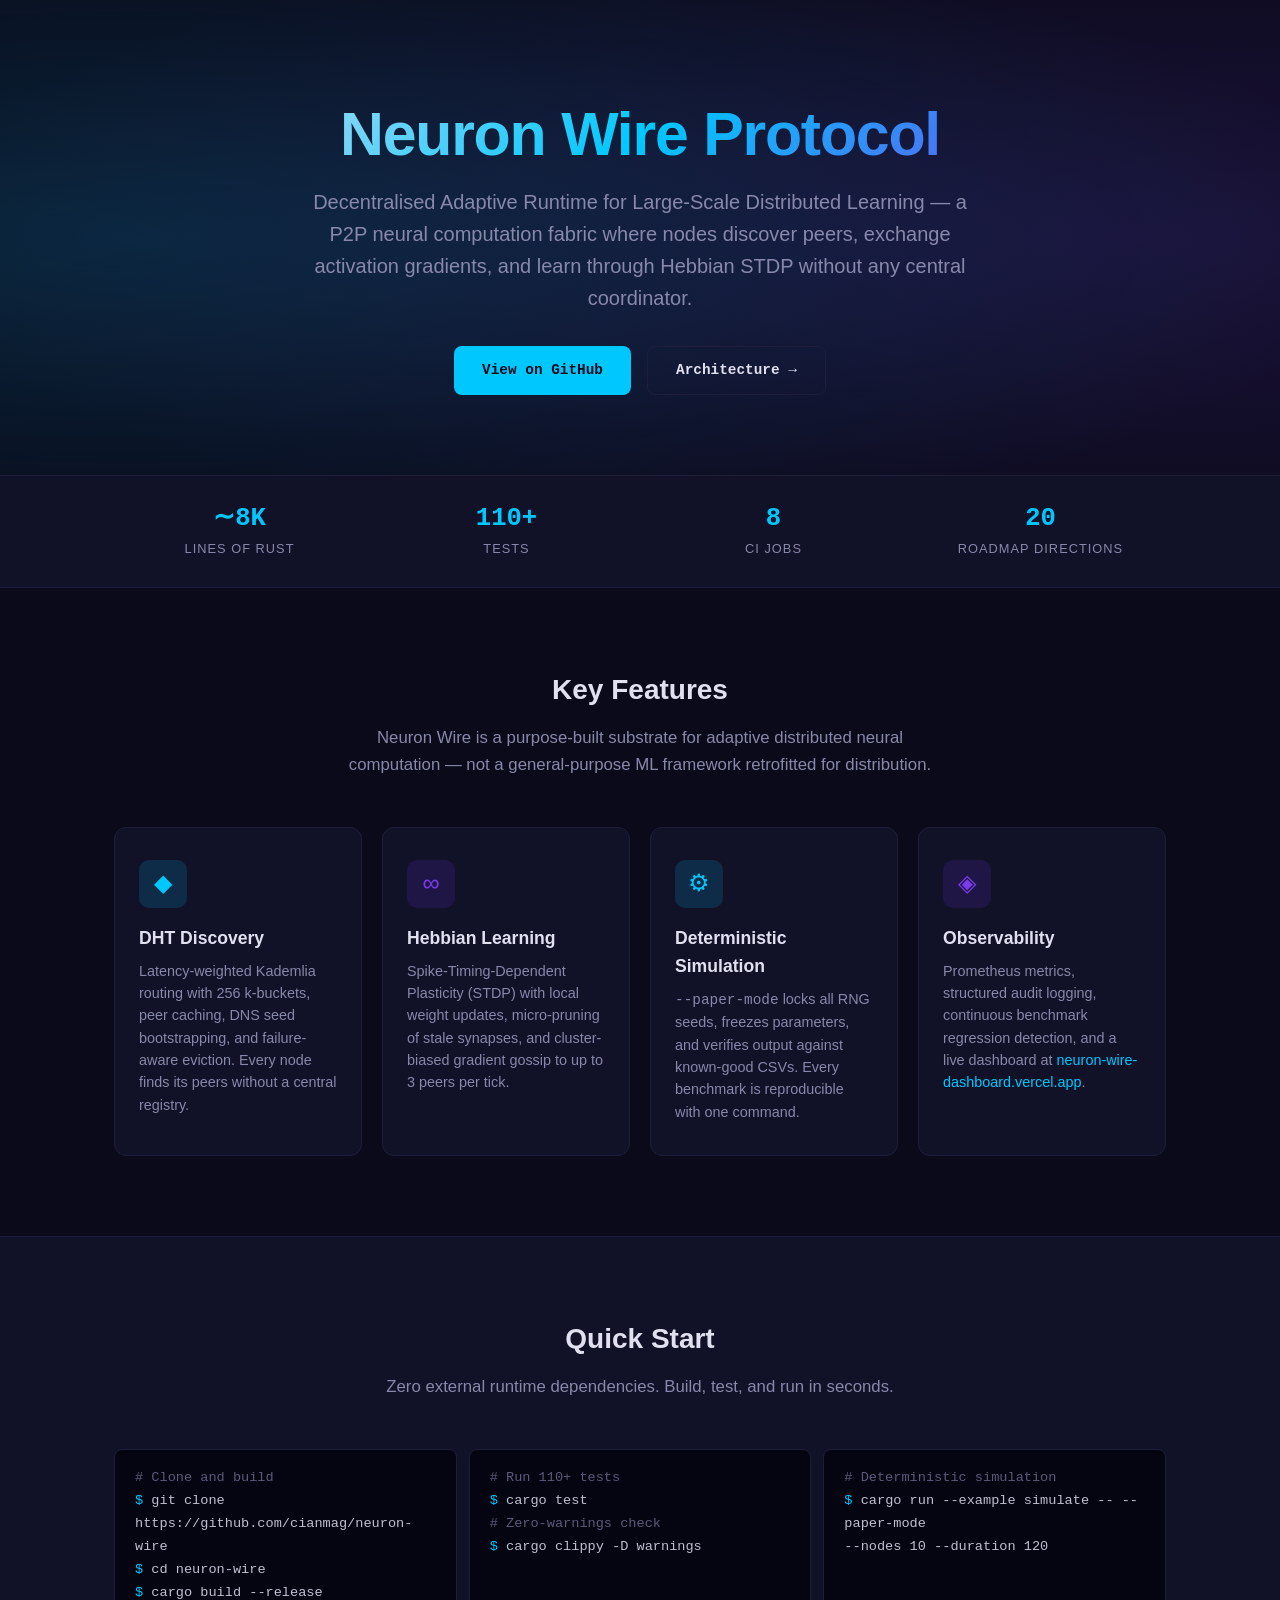
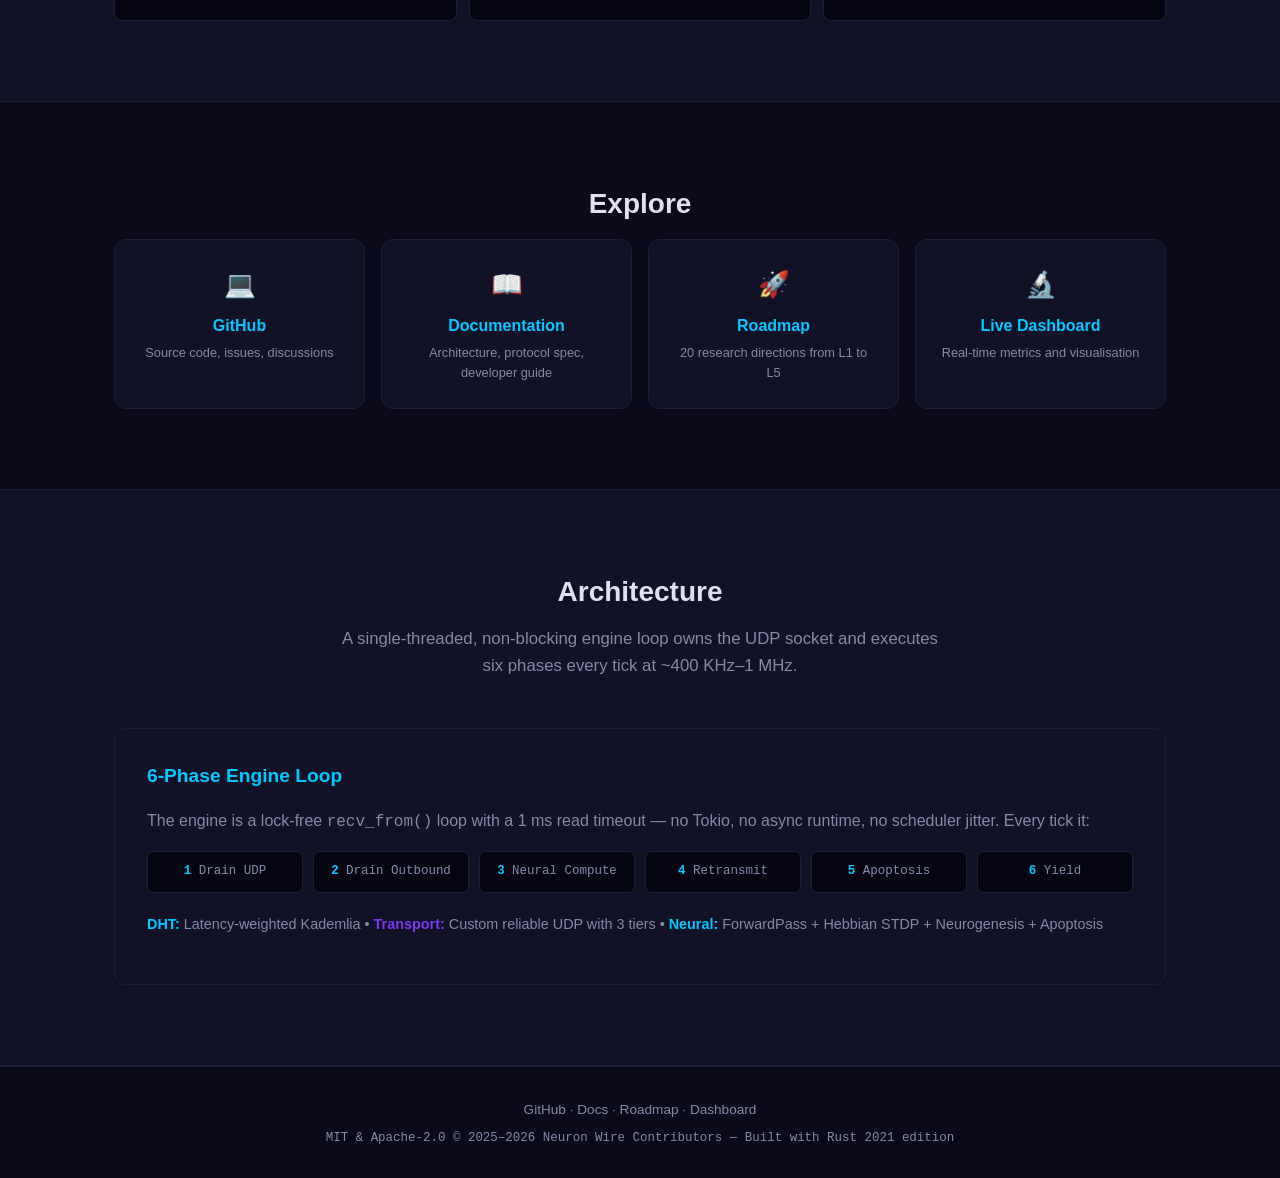
==== website/index.html @ 62870114 "feat(oss): Tier 6 — open-source community infrastructure Developer Experience: - Developer guide / c" ====
<!DOCTYPE html>
<html lang="en">
<head>
<meta charset="UTF-8">
<meta name="viewport" content="width=device-width, initial-scale=1.0">
<meta name="description" content="Neuron Wire Protocol — Decentralised Adaptive Runtime for Large-Scale Distributed Learning">
<meta name="theme-color" content="#0a0a1a">
<title>Neuron Wire Protocol</title>
<style>
  *, *::before, *::after { box-sizing: border-box; margin: 0; padding: 0; }

  :root {
    --bg: #0a0a1a;
    --bg-card: #111128;
    --bg-card-hover: #161638;
    --fg: #e0e0f0;
    --fg-muted: #8888aa;
    --accent: #00c8ff;
    --accent-glow: rgba(0, 200, 255, 0.15);
    --purple: #7c3aed;
    --purple-glow: rgba(124, 58, 237, 0.15);
    --border: #1e1e3a;
    --radius: 12px;
    --font-mono: 'SF Mono', 'Fira Code', 'Cascadia Code', 'JetBrains Mono', Consolas, monospace;
    --font-sans: -apple-system, BlinkMacSystemFont, 'Segoe UI', Roboto, 'Helvetica Neue', sans-serif;
  }

  html { font-size: 16px; scroll-behavior: smooth; }
  body {
    font-family: var(--font-sans);
    background: var(--bg);
    color: var(--fg);
    line-height: 1.6;
    min-height: 100vh;
    display: flex;
    flex-direction: column;
  }

  ::selection { background: var(--accent); color: var(--bg); }

  a { color: var(--accent); text-decoration: none; transition: color 0.2s; }
  a:hover { color: #66ddff; }

  /* ── Utilities ── */
  .container { max-width: 1100px; margin: 0 auto; padding: 0 24px; }

  /* ── Hero ── */
  .hero {
    padding: 100px 0 80px;
    text-align: center;
    position: relative;
    overflow: hidden;
  }
  .hero::before {
    content: '';
    position: absolute;
    top: -50%;
    left: -50%;
    width: 200%;
    height: 200%;
    background: radial-gradient(ellipse at 30% 50%, var(--accent-glow) 0%, transparent 50%),
                radial-gradient(ellipse at 70% 50%, var(--purple-glow) 0%, transparent 50%);
    pointer-events: none;
  }
  .hero-content { position: relative; z-index: 1; }
  .hero h1 {
    font-size: clamp(2.2rem, 5vw, 3.8rem);
    font-weight: 800;
    letter-spacing: -0.02em;
    line-height: 1.15;
    margin-bottom: 16px;
    background: linear-gradient(135deg, var(--fg) 0%, var(--accent) 50%, var(--purple) 100%);
    -webkit-background-clip: text;
    -webkit-text-fill-color: transparent;
    background-clip: text;
  }
  .hero p {
    font-size: clamp(1rem, 2vw, 1.25rem);
    color: var(--fg-muted);
    max-width: 680px;
    margin: 0 auto 32px;
  }
  .hero-actions { display: flex; gap: 16px; justify-content: center; flex-wrap: wrap; }
  .btn {
    display: inline-flex; align-items: center; gap: 8px;
    padding: 12px 28px; border-radius: 8px;
    font-family: var(--font-mono); font-size: 0.9rem; font-weight: 600;
    cursor: pointer; transition: all 0.25s; border: none;
  }
  .btn-primary {
    background: var(--accent); color: #0a0a1a;
  }
  .btn-primary:hover { background: #66ddff; transform: translateY(-2px); box-shadow: 0 8px 24px var(--accent-glow); }
  .btn-secondary {
    background: transparent; color: var(--fg); border: 1px solid var(--border);
  }
  .btn-secondary:hover { border-color: var(--accent); color: var(--accent); transform: translateY(-2px); }

  /* ── Stats Bar ── */
  .stats-bar {
    background: var(--bg-card);
    border-top: 1px solid var(--border);
    border-bottom: 1px solid var(--border);
    padding: 28px 0;
  }
  .stats-grid {
    display: grid;
    grid-template-columns: repeat(4, 1fr);
    gap: 16px;
    text-align: center;
  }
  .stat-item { }
  .stat-value {
    font-family: var(--font-mono);
    font-size: 1.6rem;
    font-weight: 700;
    color: var(--accent);
    line-height: 1.2;
  }
  .stat-label {
    font-size: 0.8rem;
    color: var(--fg-muted);
    text-transform: uppercase;
    letter-spacing: 0.08em;
    margin-top: 4px;
  }

  /* ── Sections ── */
  section { padding: 80px 0; }
  .section-title {
    font-size: 1.75rem;
    font-weight: 700;
    margin-bottom: 12px;
    text-align: center;
  }
  .section-subtitle {
    color: var(--fg-muted);
    text-align: center;
    max-width: 600px;
    margin: 0 auto 48px;
    font-size: 1.05rem;
  }

  /* ── Feature Cards ── */
  .features-grid {
    display: grid;
    grid-template-columns: repeat(auto-fit, minmax(240px, 1fr));
    gap: 20px;
  }
  .feature-card {
    background: var(--bg-card);
    border: 1px solid var(--border);
    border-radius: var(--radius);
    padding: 32px 24px;
    transition: all 0.3s;
  }
  .feature-card:hover {
    background: var(--bg-card-hover);
    border-color: var(--accent);
    transform: translateY(-4px);
    box-shadow: 0 12px 40px rgba(0, 200, 255, 0.08);
  }
  .feature-icon {
    width: 48px; height: 48px;
    border-radius: 10px;
    display: flex; align-items: center; justify-content: center;
    font-size: 1.5rem;
    margin-bottom: 16px;
  }
  .feature-icon.cyan { background: var(--accent-glow); color: var(--accent); }
  .feature-icon.purple { background: var(--purple-glow); color: var(--purple); }
  .feature-card h3 { font-size: 1.1rem; font-weight: 600; margin-bottom: 8px; }
  .feature-card p { font-size: 0.9rem; color: var(--fg-muted); line-height: 1.55; }

  /* ── Quick Start ── */
  .quick-start-grid {
    display: grid;
    grid-template-columns: repeat(auto-fit, minmax(280px, 1fr));
    gap: 12px;
  }
  .code-block {
    background: #050512;
    border: 1px solid var(--border);
    border-radius: 8px;
    padding: 16px 20px;
    font-family: var(--font-mono);
    font-size: 0.85rem;
    line-height: 1.7;
    overflow-x: auto;
    color: #c0c0d0;
  }
  .code-block .prompt { color: var(--accent); }
  .code-block .comment { color: #5a5a7a; }

  /* ── Links ── */
  .links-grid {
    display: grid;
    grid-template-columns: repeat(auto-fit, minmax(200px, 1fr));
    gap: 16px;
  }
  .link-card {
    background: var(--bg-card);
    border: 1px solid var(--border);
    border-radius: var(--radius);
    padding: 24px;
    text-align: center;
    transition: all 0.3s;
  }
  .link-card:hover {
    border-color: var(--purple);
    background: var(--bg-card-hover);
    transform: translateY(-3px);
    box-shadow: 0 8px 30px var(--purple-glow);
  }
  .link-card .link-icon { font-size: 1.6rem; margin-bottom: 8px; }
  .link-card h4 { font-size: 1rem; font-weight: 600; }
  .link-card p { font-size: 0.8rem; color: var(--fg-muted); margin-top: 4px; }

  /* ── Architecture ── */
  .arch-section {
    background: var(--bg-card);
    border: 1px solid var(--border);
    border-radius: var(--radius);
    padding: 32px;
  }
  .arch-section h3 { font-size: 1.2rem; margin-bottom: 16px; color: var(--accent); }
  .arch-section p { color: var(--fg-muted); margin-bottom: 16px; }
  .arch-phases {
    display: grid;
    grid-template-columns: repeat(auto-fit, minmax(140px, 1fr));
    gap: 10px;
    margin-top: 16px;
  }
  .phase-badge {
    background: #050512;
    border: 1px solid var(--border);
    border-radius: 6px;
    padding: 10px 12px;
    text-align: center;
    font-family: var(--font-mono);
    font-size: 0.78rem;
  }
  .phase-badge .num { color: var(--accent); font-weight: 700; }
  .phase-badge .label { color: var(--fg-muted); }

  /* ── Footer ── */
  footer {
    margin-top: auto;
    border-top: 1px solid var(--border);
    padding: 32px 0;
    text-align: center;
    color: var(--fg-muted);
    font-size: 0.85rem;
  }
  footer a { color: var(--fg-muted); }
  footer a:hover { color: var(--accent); }
  footer .license { margin-top: 8px; font-family: var(--font-mono); font-size: 0.78rem; }

  /* ── Responsive ── */
  @media (max-width: 640px) {
    .hero { padding: 60px 0 40px; }
    section { padding: 48px 0; }
    .stats-grid { grid-template-columns: repeat(2, 1fr); gap: 20px; }
    .stat-value { font-size: 1.3rem; }
    .features-grid { grid-template-columns: 1fr; }
    .arch-phases { grid-template-columns: repeat(2, 1fr); }
  }
</style>
</head>
<body>

<!-- ── Hero ── -->
<section class="hero">
  <div class="container hero-content">
    <h1>Neuron Wire Protocol</h1>
    <p>Decentralised Adaptive Runtime for Large-Scale Distributed Learning &mdash; a P2P neural computation fabric where nodes discover peers, exchange activation gradients, and learn through Hebbian STDP without any central coordinator.</p>
    <div class="hero-actions">
      <a href="https://github.com/cianmag/neuron-wire" class="btn btn-primary">View on GitHub</a>
      <a href="https://github.com/cianmag/neuron-wire/blob/master/ARCHITECTURE.md" class="btn btn-secondary">Architecture &rarr;</a>
    </div>
  </div>
</section>

<!-- ── Stats ── -->
<div class="stats-bar">
  <div class="container stats-grid">
    <div class="stat-item">
      <div class="stat-value">&sim;8K</div>
      <div class="stat-label">Lines of Rust</div>
    </div>
    <div class="stat-item">
      <div class="stat-value">110+</div>
      <div class="stat-label">Tests</div>
    </div>
    <div class="stat-item">
      <div class="stat-value">8</div>
      <div class="stat-label">CI Jobs</div>
    </div>
    <div class="stat-item">
      <div class="stat-value">20</div>
      <div class="stat-label">Roadmap Directions</div>
    </div>
  </div>
</div>

<!-- ── Features ── -->
<section>
  <div class="container">
    <h2 class="section-title">Key Features</h2>
    <p class="section-subtitle">Neuron Wire is a purpose-built substrate for adaptive distributed neural computation &mdash; not a general-purpose ML framework retrofitted for distribution.</p>
    <div class="features-grid">

      <div class="feature-card">
        <div class="feature-icon cyan">&#9670;</div>
        <h3>DHT Discovery</h3>
        <p>Latency-weighted Kademlia routing with 256 k-buckets, peer caching, DNS seed bootstrapping, and failure-aware eviction. Every node finds its peers without a central registry.</p>
      </div>

      <div class="feature-card">
        <div class="feature-icon purple">&#8734;</div>
        <h3>Hebbian Learning</h3>
        <p>Spike-Timing-Dependent Plasticity (STDP) with local weight updates, micro-pruning of stale synapses, and cluster-biased gradient gossip to up to 3 peers per tick.</p>
      </div>

      <div class="feature-card">
        <div class="feature-icon cyan">&#9881;</div>
        <h3>Deterministic Simulation</h3>
        <p><code>--paper-mode</code> locks all RNG seeds, freezes parameters, and verifies output against known-good CSVs. Every benchmark is reproducible with one command.</p>
      </div>

      <div class="feature-card">
        <div class="feature-icon purple">&#9672;</div>
        <h3>Observability</h3>
        <p>Prometheus metrics, structured audit logging, continuous benchmark regression detection, and a live dashboard at <a href="https://neuron-wire-dashboard.vercel.app">neuron-wire-dashboard.vercel.app</a>.</p>
      </div>

    </div>
  </div>
</section>

<!-- ── Quick Start ── -->
<section style="background: var(--bg-card); border-top: 1px solid var(--border); border-bottom: 1px solid var(--border);">
  <div class="container">
    <h2 class="section-title">Quick Start</h2>
    <p class="section-subtitle">Zero external runtime dependencies. Build, test, and run in seconds.</p>
    <div class="quick-start-grid">
      <div class="code-block">
        <span class="comment"># Clone and build</span><br>
        <span class="prompt">$</span> git clone https://github.com/cianmag/neuron-wire<br>
        <span class="prompt">$</span> cd neuron-wire<br>
        <span class="prompt">$</span> cargo build --release
      </div>
      <div class="code-block">
        <span class="comment"># Run 110+ tests</span><br>
        <span class="prompt">$</span> cargo test<br>
        <span class="comment"># Zero-warnings check</span><br>
        <span class="prompt">$</span> cargo clippy -D warnings
      </div>
      <div class="code-block">
        <span class="comment"># Deterministic simulation</span><br>
        <span class="prompt">$</span> cargo run --example simulate -- --paper-mode<br>
        <span class="prompt">  </span>   --nodes 10 --duration 120
      </div>
    </div>
  </div>
</section>

<!-- ── Links ── -->
<section>
  <div class="container">
    <h2 class="section-title">Explore</h2>
    <div class="links-grid">
      <a href="https://github.com/cianmag/neuron-wire" class="link-card">
        <div class="link-icon">&#128187;</div>
        <h4>GitHub</h4>
        <p>Source code, issues, discussions</p>
      </a>
      <a href="https://github.com/cianmag/neuron-wire/blob/master/ARCHITECTURE.md" class="link-card">
        <div class="link-icon">&#128214;</div>
        <h4>Documentation</h4>
        <p>Architecture, protocol spec, developer guide</p>
      </a>
      <a href="https://github.com/cianmag/neuron-wire/blob/master/ROADMAP.md" class="link-card">
        <div class="link-icon">&#128640;</div>
        <h4>Roadmap</h4>
        <p>20 research directions from L1 to L5</p>
      </a>
      <a href="https://neuron-wire-dashboard.vercel.app" class="link-card">
        <div class="link-icon">&#128300;</div>
        <h4>Live Dashboard</h4>
        <p>Real-time metrics and visualisation</p>
      </a>
    </div>
  </div>
</section>

<!-- ── Architecture ── -->
<section style="background: var(--bg-card); border-top: 1px solid var(--border); border-bottom: 1px solid var(--border);">
  <div class="container">
    <h2 class="section-title">Architecture</h2>
    <p class="section-subtitle">A single-threaded, non-blocking engine loop owns the UDP socket and executes six phases every tick at ~400 KHz&ndash;1 MHz.</p>
    <div class="arch-section">
      <h3>6-Phase Engine Loop</h3>
      <p>The engine is a lock-free <code>recv_from()</code> loop with a 1 ms read timeout &mdash; no Tokio, no async runtime, no scheduler jitter. Every tick it:</p>
      <div class="arch-phases">
        <div class="phase-badge"><span class="num">1</span> <span class="label">Drain UDP</span></div>
        <div class="phase-badge"><span class="num">2</span> <span class="label">Drain Outbound</span></div>
        <div class="phase-badge"><span class="num">3</span> <span class="label">Neural Compute</span></div>
        <div class="phase-badge"><span class="num">4</span> <span class="label">Retransmit</span></div>
        <div class="phase-badge"><span class="num">5</span> <span class="label">Apoptosis</span></div>
        <div class="phase-badge"><span class="num">6</span> <span class="label">Yield</span></div>
      </div>
      <p style="margin-top: 20px; color: var(--fg-muted); font-size: 0.9rem;">
        <strong style="color: var(--accent);">DHT:</strong> Latency-weighted Kademlia &bull;
        <strong style="color: var(--purple);">Transport:</strong> Custom reliable UDP with 3 tiers &bull;
        <strong style="color: var(--accent);">Neural:</strong> ForwardPass + Hebbian STDP + Neurogenesis + Apoptosis
      </p>
    </div>
  </div>
</section>

<!-- ── Footer ── -->
<footer>
  <div class="container">
    <p>
      <a href="https://github.com/cianmag/neuron-wire">GitHub</a> &middot;
      <a href="https://github.com/cianmag/neuron-wire/blob/master/ARCHITECTURE.md">Docs</a> &middot;
      <a href="https://github.com/cianmag/neuron-wire/blob/master/ROADMAP.md">Roadmap</a> &middot;
      <a href="https://neuron-wire-dashboard.vercel.app">Dashboard</a>
    </p>
    <p class="license">
      MIT &amp; Apache-2.0 &copy; 2025&ndash;2026 Neuron Wire Contributors &mdash;
      Built with Rust 2021 edition
    </p>
  </div>
</footer>

</body>
</html>
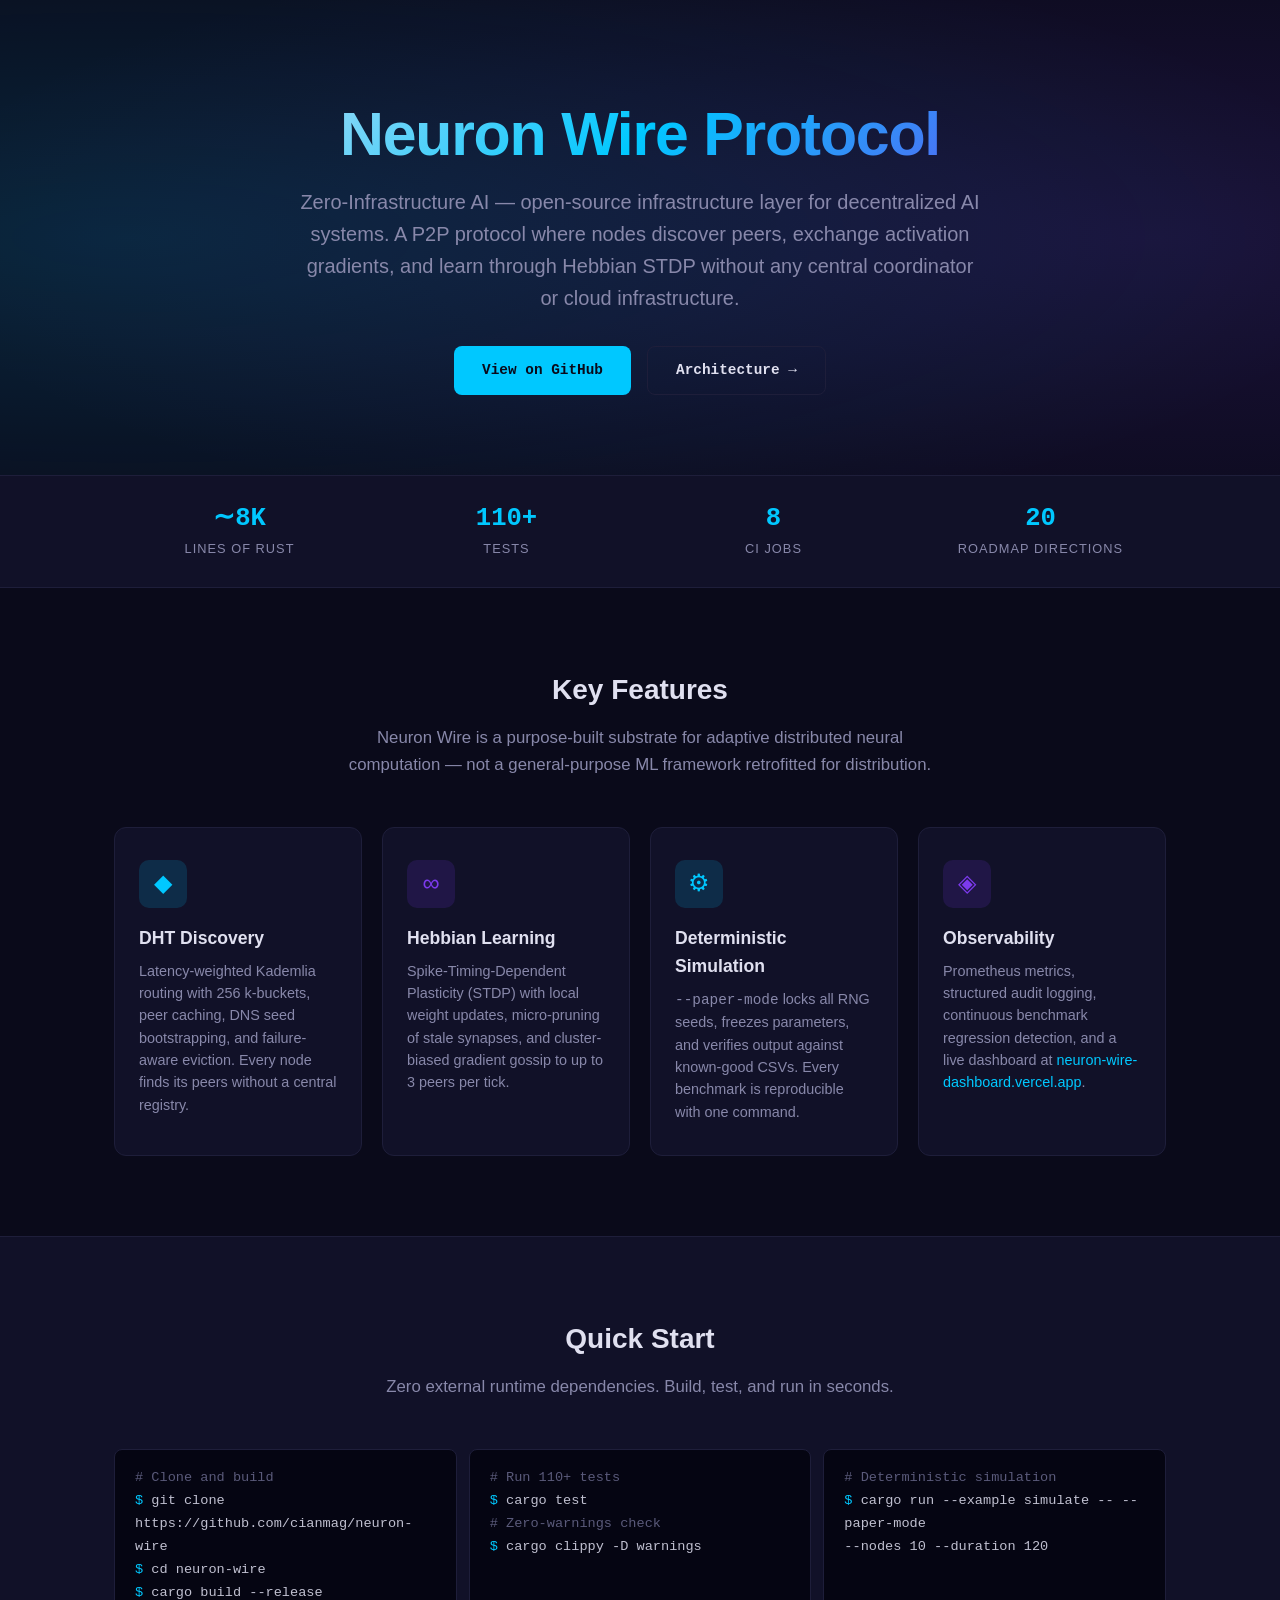
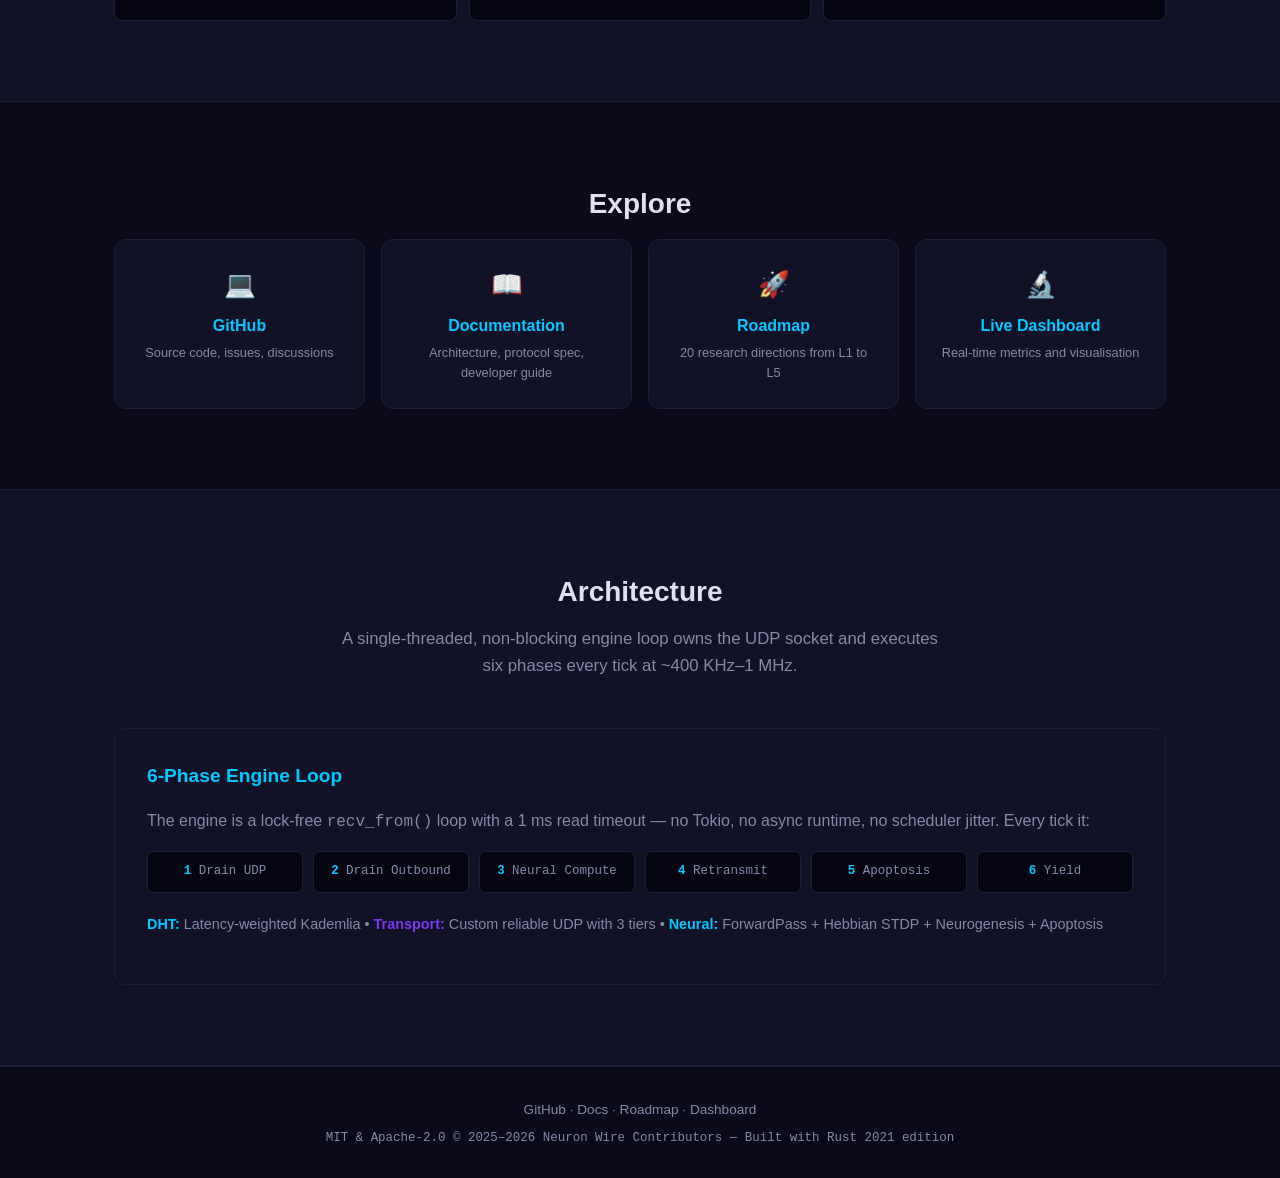
==== commit 904c98b7: "reframe: Reposture as 'Zero-Infrastructure AI' — infrastructure layer for decentralized AI Complete " ====
--- a/website/index.html
+++ b/website/index.html
@@ -3,7 +3,7 @@
 <head>
 <meta charset="UTF-8">
 <meta name="viewport" content="width=device-width, initial-scale=1.0">
-<meta name="description" content="Neuron Wire Protocol — Decentralised Adaptive Runtime for Large-Scale Distributed Learning">
+<meta name="description" content="Neuron Wire — Zero-Infrastructure AI: open-source infrastructure layer for decentralized AI systems">
 <meta name="theme-color" content="#0a0a1a">
 <title>Neuron Wire Protocol</title>
 <style>
@@ -273,7 +273,7 @@
 <section class="hero">
   <div class="container hero-content">
     <h1>Neuron Wire Protocol</h1>
-    <p>Decentralised Adaptive Runtime for Large-Scale Distributed Learning &mdash; a P2P neural computation fabric where nodes discover peers, exchange activation gradients, and learn through Hebbian STDP without any central coordinator.</p>
+    <p>Zero-Infrastructure AI &mdash; open-source infrastructure layer for decentralized AI systems. A P2P protocol where nodes discover peers, exchange activation gradients, and learn through Hebbian STDP without any central coordinator or cloud infrastructure.</p>
     <div class="hero-actions">
       <a href="https://github.com/cianmag/neuron-wire" class="btn btn-primary">View on GitHub</a>
       <a href="https://github.com/cianmag/neuron-wire/blob/master/ARCHITECTURE.md" class="btn btn-secondary">Architecture &rarr;</a>
